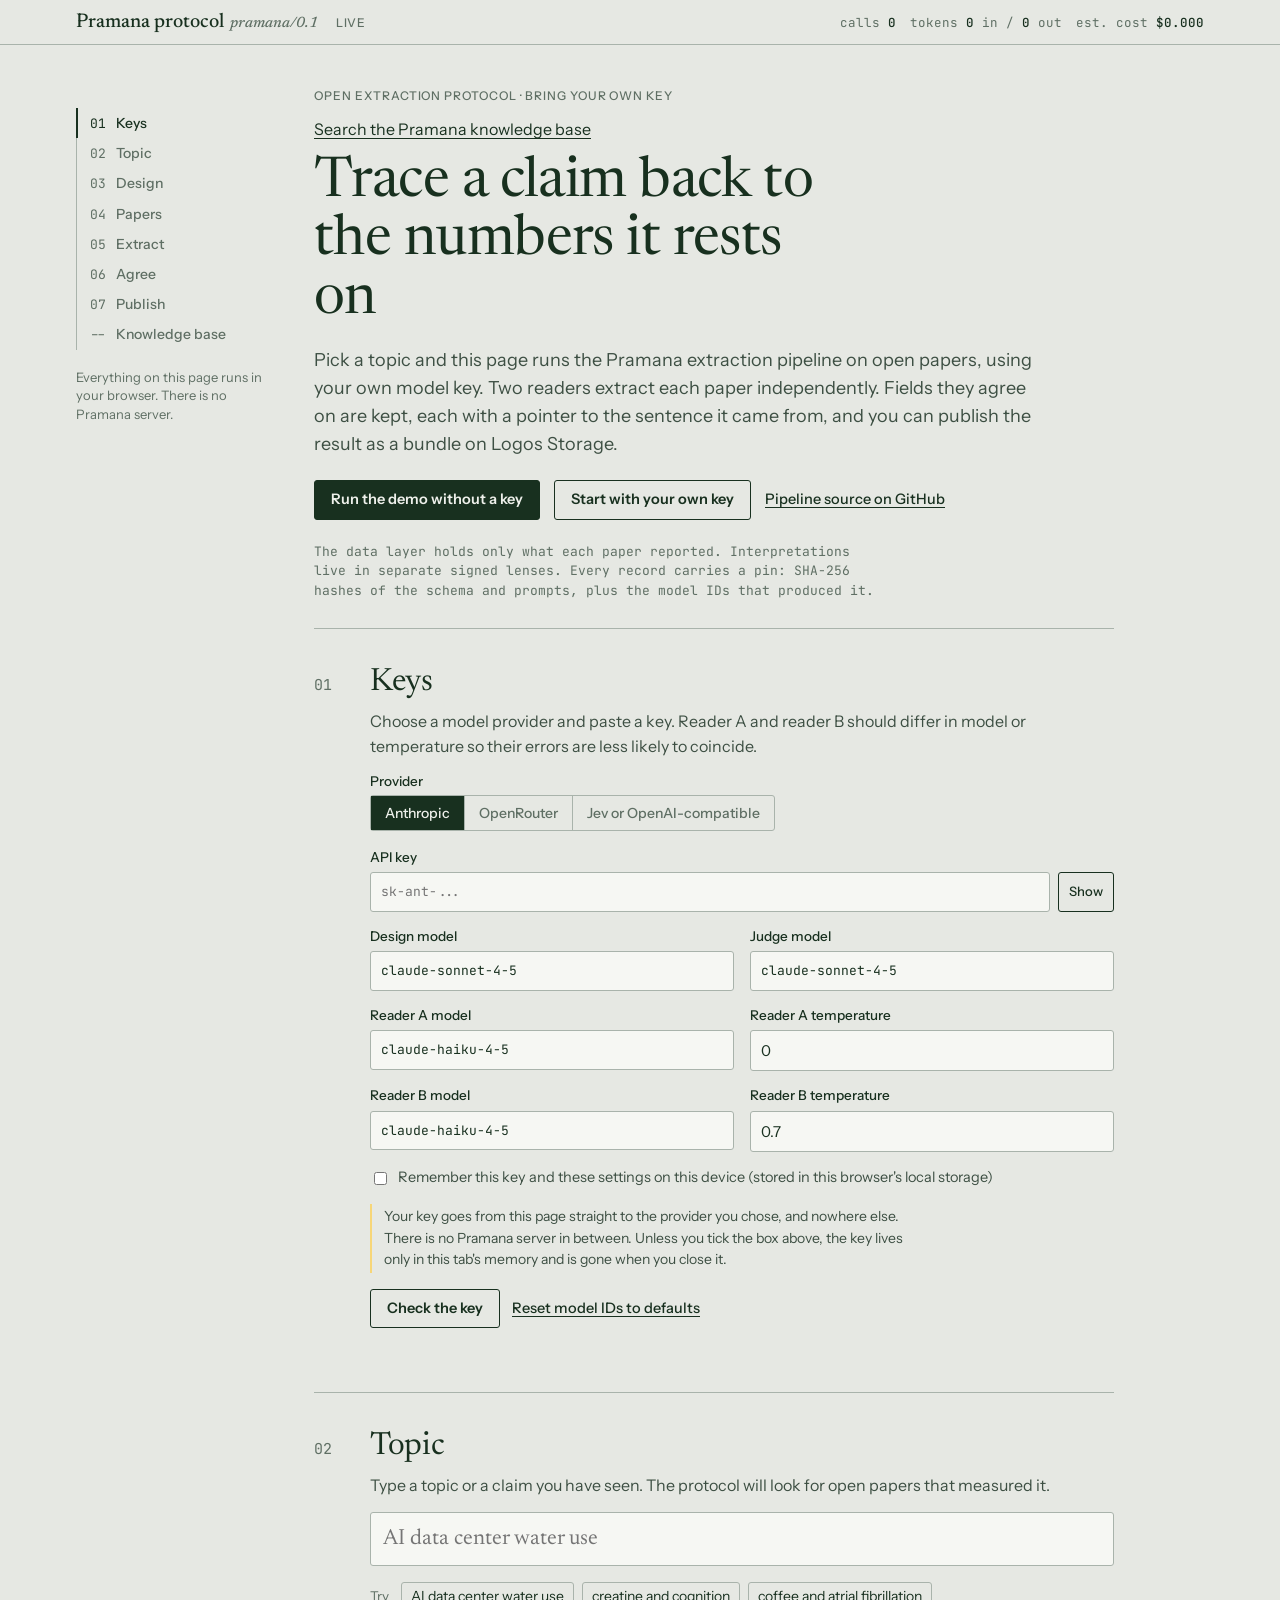
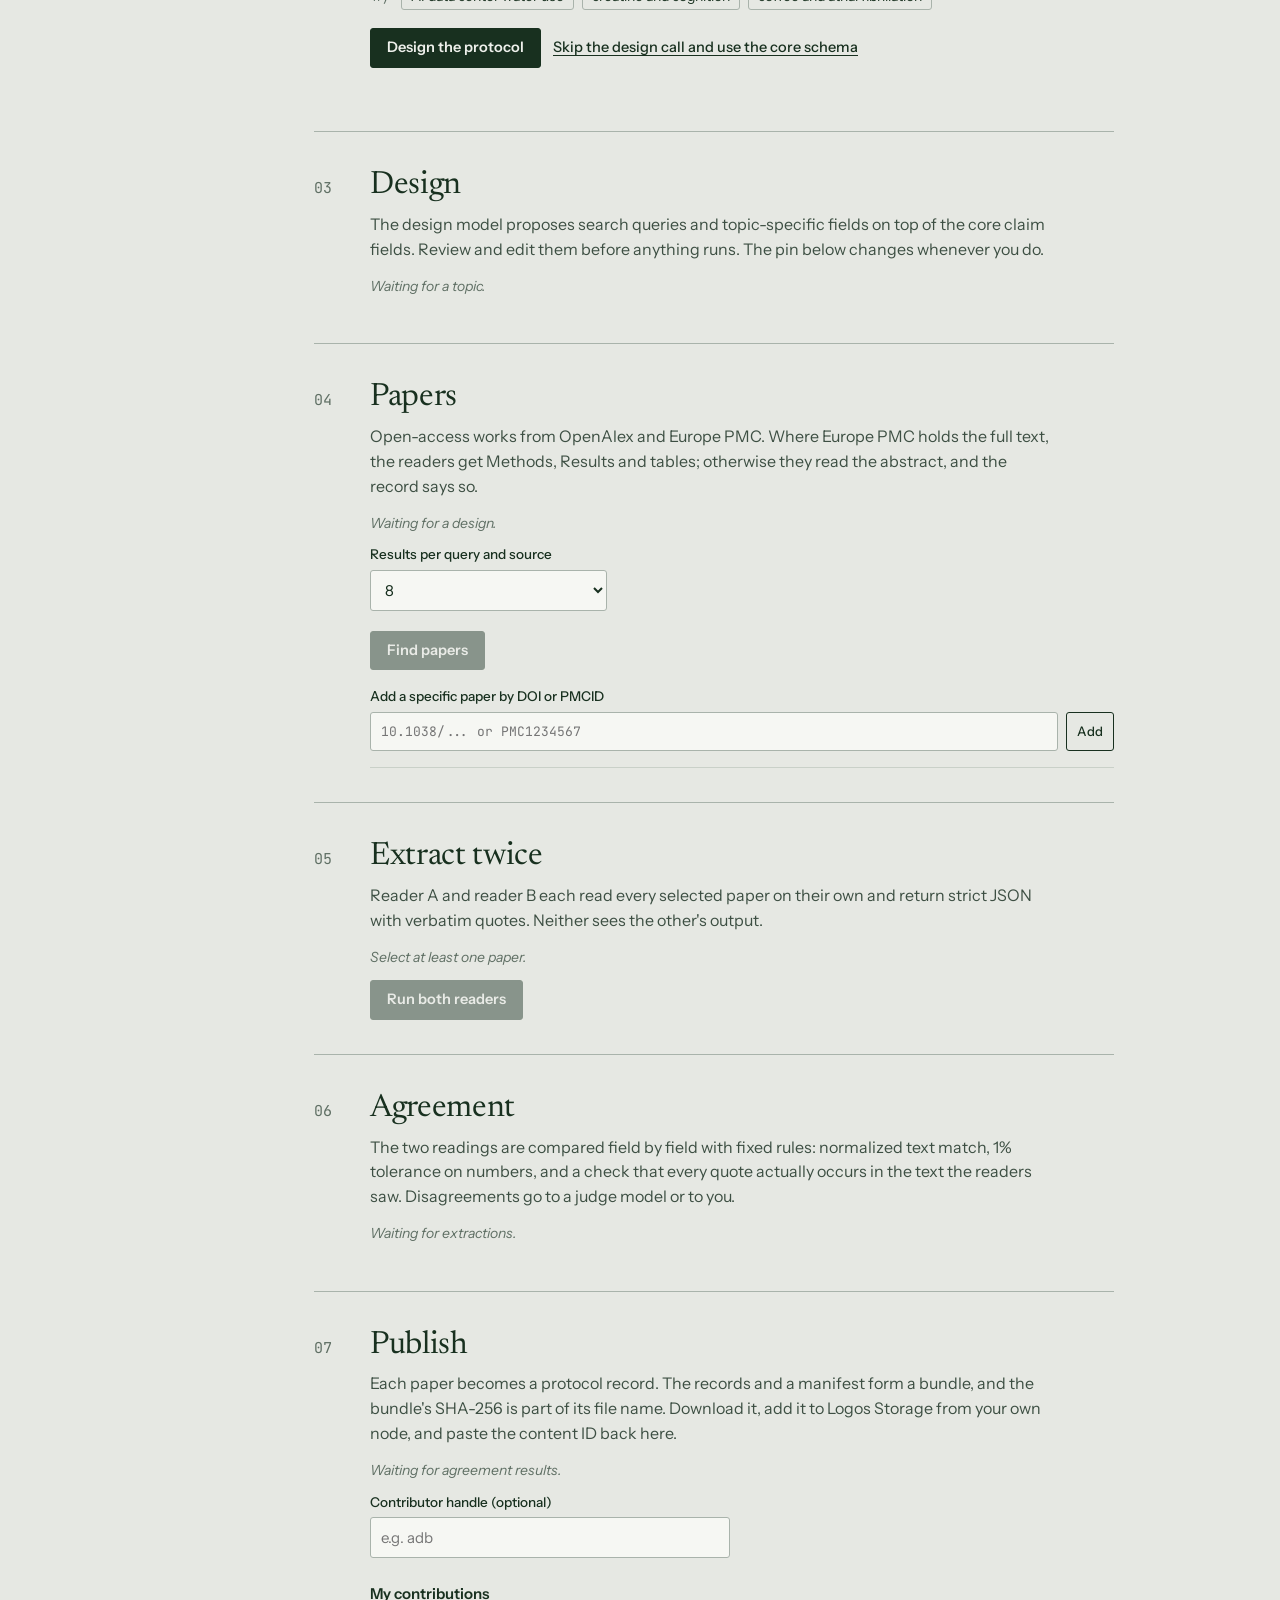
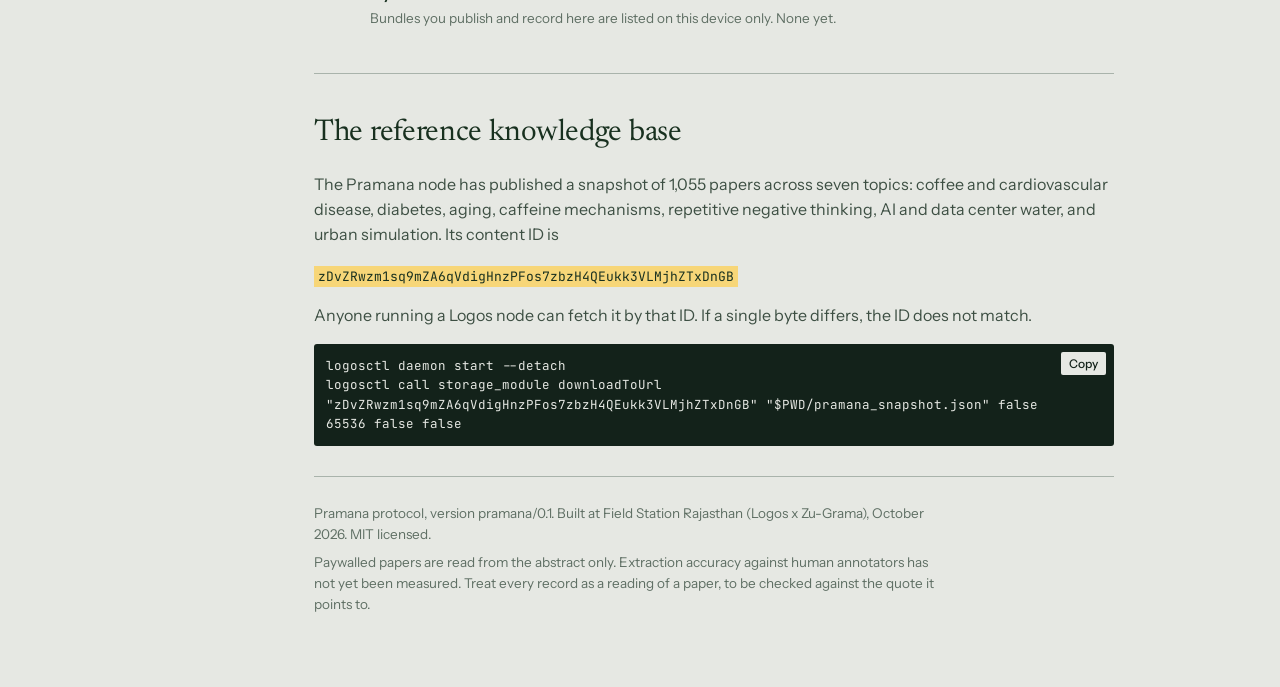
==== contribute/index.html @ ce7c82e3 "Pramana app at the root; contributor tool moves to /contribute Co-Authored-By: Claude Opus 5.5 <nore" ====
<!doctype html>
<html lang="en">
<head>
<meta charset="utf-8">
<meta name="viewport" content="width=device-width, initial-scale=1">
<title>Pramana protocol</title>
<meta name="description" content="Run the Pramana extraction pipeline in your browser with your own model key: two independent readers, field-by-field agreement, and a content-addressed bundle for Logos Storage.">
<meta name="color-scheme" content="light dark">
<link rel="icon" href="data:image/svg+xml,%3Csvg xmlns='http://www.w3.org/2000/svg' viewBox='0 0 32 32'%3E%3Crect width='32' height='32' rx='4' fill='%2318301F'/%3E%3Crect x='7' y='17' width='18' height='6' fill='%23F7D678'/%3E%3Cpath d='M10 8h8a5 5 0 0 1 0 10h-8z' fill='none' stroke='%23E6E8E3' stroke-width='2.4'/%3E%3Cpath d='M10 7v19' stroke='%23E6E8E3' stroke-width='2.4'/%3E%3C/svg%3E">
<link rel="preconnect" href="https://fonts.googleapis.com">
<link rel="preconnect" href="https://fonts.gstatic.com" crossorigin>
<link rel="stylesheet" href="https://fonts.googleapis.com/css2?family=Newsreader:ital,opsz,wght@0,6..72,400;0,6..72,500;1,6..72,400&family=Instrument+Sans:wght@400;500;600&family=JetBrains+Mono:wght@400;500&display=swap">
<link rel="stylesheet" href="style.css">
</head>
<body>

<header class="topbar">
  <div class="topbar-in">
    <a class="brand" href="#top">Pramana protocol<span>pramana/0.1</span></a>
    <span class="mode" id="modeBadge">Live</span>
    <div class="ledger" id="ledger" aria-live="polite">
      <span>calls <b id="lgCalls">0</b></span>
      <span>tokens <b id="lgIn">0</b> in / <b id="lgOut">0</b> out</span>
      <span>est. cost <b id="lgCost">$0.000</b></span>
    </div>
  </div>
</header>

<div class="wrap" id="top">
  <nav class="rail" aria-label="Protocol steps">
    <ol id="railList">
      <li data-step="1"><a href="#s1"><span class="n">01</span>Keys</a></li>
      <li data-step="2"><a href="#s2"><span class="n">02</span>Topic</a></li>
      <li data-step="3"><a href="#s3"><span class="n">03</span>Design</a></li>
      <li data-step="4"><a href="#s4"><span class="n">04</span>Papers</a></li>
      <li data-step="5"><a href="#s5"><span class="n">05</span>Extract</a></li>
      <li data-step="6"><a href="#s6"><span class="n">06</span>Agree</a></li>
      <li data-step="7"><a href="#s7"><span class="n">07</span>Publish</a></li>
      <li data-step="8"><a href="#browse"><span class="n">--</span>Knowledge base</a></li>
    </ol>
    <p class="rail-note">Everything on this page runs in your browser. There is no Pramana server.</p>
  </nav>

  <main>
    <section class="intro">
      <p class="kicker">Open extraction protocol &middot; bring your own key</p>
      <p style="margin:0 0 12px"><a href="../">Search the Pramana knowledge base</a></p>
      <h1>Trace a claim back to the numbers it rests on</h1>
      <p class="lede">Pick a topic and this page runs the Pramana extraction pipeline on open papers, using your own model key. Two readers extract each paper independently. Fields they agree on are kept, each with a pointer to the sentence it came from, and you can publish the result as a bundle on Logos Storage.</p>
      <div class="intro-actions">
        <button class="btn" type="button" id="demoBtn">Run the demo without a key</button>
        <a class="btn ghost" href="#s1">Start with your own key</a>
        <a class="btn link" href="https://github.com/adb3502/pramana" target="_blank" rel="noopener">Pipeline source on GitHub</a>
      </div>
      <p class="facts">The data layer holds only what each paper reported. Interpretations live in separate signed lenses. Every record carries a pin: SHA-256 hashes of the schema and prompts, plus the model IDs that produced it.</p>
      <div class="banner" id="demoBanner" hidden>
        <p><strong>Demo mode.</strong> The design, the two papers and both readers' outputs are pre-recorded, so nothing is sent anywhere and nothing is charged. The comparison, hashing and bundle steps run for real.</p>
        <button class="btn small ghost" type="button" id="exitDemoBtn">Leave demo</button>
      </div>
    </section>

    <!-- 1 Keys -->
    <section class="step" id="s1" aria-labelledby="h1k">
      <div class="step-head">
        <span class="step-num">01</span>
        <h2 id="h1k">Keys</h2>
        <p class="sub">Choose a model provider and paste a key. Reader A and reader B should differ in model or temperature so their errors are less likely to coincide.</p>
      </div>
      <div class="step-body">
        <fieldset>
          <legend>Provider</legend>
          <div class="seg" role="radiogroup">
            <label><input type="radio" name="provider" value="anthropic" checked><span>Anthropic</span></label>
            <label><input type="radio" name="provider" value="openrouter"><span>OpenRouter</span></label>
            <label><input type="radio" name="provider" value="compatible"><span>Jev or OpenAI-compatible</span></label>
          </div>
        </fieldset>

        <div class="field" id="baseUrlField" hidden>
          <label for="baseUrl">Base URL</label>
          <input type="url" id="baseUrl" class="mono" placeholder="https://your-endpoint.example/v1" autocomplete="off" spellcheck="false">
          <p class="hint">The page appends <code>/chat/completions</code> unless the URL already ends with it. The endpoint has to allow requests from a browser (CORS).</p>
        </div>

        <div class="field">
          <label for="apiKey">API key</label>
          <div class="inline">
            <input type="password" id="apiKey" class="mono" autocomplete="off" spellcheck="false" placeholder="sk-ant-...">
            <button class="btn ghost small" type="button" id="toggleKey" aria-pressed="false">Show</button>
          </div>
        </div>

        <div class="grid2">
          <div class="field">
            <label for="mDesign">Design model</label>
            <input type="text" id="mDesign" class="mono" spellcheck="false" autocomplete="off">
          </div>
          <div class="field">
            <label for="mJudge">Judge model</label>
            <input type="text" id="mJudge" class="mono" spellcheck="false" autocomplete="off">
          </div>
        </div>
        <div class="grid2">
          <div class="field">
            <label for="mA">Reader A model</label>
            <input type="text" id="mA" class="mono" spellcheck="false" autocomplete="off">
          </div>
          <div class="field">
            <label for="tA">Reader A temperature</label>
            <input type="number" id="tA" min="0" max="1" step="0.1" value="0">
          </div>
          <div class="field">
            <label for="mB">Reader B model</label>
            <input type="text" id="mB" class="mono" spellcheck="false" autocomplete="off">
          </div>
          <div class="field">
            <label for="tB">Reader B temperature</label>
            <input type="number" id="tB" min="0" max="1" step="0.1" value="0.7">
          </div>
        </div>

        <label class="check"><input type="checkbox" id="rememberKey"> Remember this key and these settings on this device (stored in this browser's local storage)</label>

        <p class="note privacy">Your key goes from this page straight to the provider you chose, and nowhere else. There is no Pramana server in between. Unless you tick the box above, the key lives only in this tab's memory and is gone when you close it.</p>

        <div class="actions">
          <button class="btn ghost" type="button" id="testKeyBtn">Check the key</button>
          <button class="btn link" type="button" id="resetModelsBtn">Reset model IDs to defaults</button>
        </div>
        <p class="status" id="keyStatus" role="status"></p>
      </div>
    </section>

    <!-- 2 Topic -->
    <section class="step" id="s2" aria-labelledby="h2t">
      <div class="step-head">
        <span class="step-num">02</span>
        <h2 id="h2t">Topic</h2>
        <p class="sub">Type a topic or a claim you have seen. The protocol will look for open papers that measured it.</p>
      </div>
      <div class="step-body">
        <div class="field">
          <label for="topic" class="visually-hidden">Topic or claim</label>
          <input type="text" id="topic" class="topic-input" placeholder="AI data center water use" autocomplete="off">
        </div>
        <div class="examples">
          <span class="label">Try</span>
          <button class="ex" type="button" data-topic="AI data center water use">AI data center water use</button>
          <button class="ex" type="button" data-topic="creatine and cognition">creatine and cognition</button>
          <button class="ex" type="button" data-topic="coffee and atrial fibrillation">coffee and atrial fibrillation</button>
        </div>
        <div class="actions">
          <button class="btn" type="button" id="designBtn">Design the protocol</button>
          <button class="btn link" type="button" id="coreOnlyBtn">Skip the design call and use the core schema</button>
        </div>
        <p class="status" id="topicStatus" role="status"></p>
      </div>
    </section>

    <!-- 3 Design -->
    <section class="step" id="s3" aria-labelledby="h3d">
      <div class="step-head">
        <span class="step-num">03</span>
        <h2 id="h3d">Design</h2>
        <p class="sub">The design model proposes search queries and topic-specific fields on top of the core claim fields. Review and edit them before anything runs. The pin below changes whenever you do.</p>
      </div>
      <div class="step-body">
        <p class="gate">Waiting for a topic.</p>
        <div id="designOut" hidden>
          <p class="note" id="designNote" hidden></p>
          <div class="field">
            <label for="queries">Search queries, one per line (at most 4)</label>
            <textarea id="queries" class="code" rows="4" spellcheck="false"></textarea>
          </div>
          <div class="field">
            <label for="schema">Extraction schema (JSON)</label>
            <textarea id="schema" class="code" rows="16" spellcheck="false"></textarea>
            <p class="hint">Core fields follow the Pramana claim model: an assertion (who said it, the quote) kept apart from the proposition (subject, outcome, measure, relation, direction, magnitude, population, conditions, modality). Add or remove fields under <code>topic_fields</code>.</p>
            <p class="status" id="schemaStatus" role="status"></p>
          </div>
          <h3 class="minor">Pin</h3>
          <p class="hint" style="margin-top:0">Recorded with every output so anyone can rerun the same protocol and compare.</p>
          <dl class="pin" id="pinView"></dl>
        </div>
        <div class="log" id="designLog"></div>
        <div class="errbox" id="designErr" role="alert"></div>
      </div>
    </section>

    <!-- 4 Papers -->
    <section class="step" id="s4" aria-labelledby="h4p">
      <div class="step-head">
        <span class="step-num">04</span>
        <h2 id="h4p">Papers</h2>
        <p class="sub">Open-access works from OpenAlex and Europe PMC. Where Europe PMC holds the full text, the readers get Methods, Results and tables; otherwise they read the abstract, and the record says so.</p>
      </div>
      <div class="step-body">
        <p class="gate">Waiting for a design.</p>
        <div class="grid3">
          <div class="field">
            <label for="perQuery">Results per query and source</label>
            <select id="perQuery">
              <option value="5">5</option>
              <option value="8" selected>8</option>
              <option value="12">12</option>
            </select>
          </div>
        </div>
        <div class="actions">
          <button class="btn" type="button" id="searchBtn">Find papers</button>
        </div>
        <div class="field" style="margin-top:18px">
          <label for="addId">Add a specific paper by DOI or PMCID</label>
          <div class="inline">
            <input type="text" id="addId" class="mono" placeholder="10.1038/... or PMC1234567" autocomplete="off" spellcheck="false">
            <button class="btn ghost small" type="button" id="addIdBtn">Add</button>
          </div>
        </div>
        <div class="log" id="searchLog"></div>
        <div class="errbox" id="searchErr" role="alert"></div>
        <div id="paperTools" hidden>
          <p class="counter" id="selCount"></p>
          <div class="actions">
            <button class="btn link" type="button" id="selFirst5">Select the first 5</button>
            <button class="btn link" type="button" id="selNone">Clear selection</button>
          </div>
        </div>
        <ul class="papers" id="paperList"></ul>
      </div>
    </section>

    <!-- 5 Extract -->
    <section class="step" id="s5" aria-labelledby="h5e">
      <div class="step-head">
        <span class="step-num">05</span>
        <h2 id="h5e">Extract twice</h2>
        <p class="sub">Reader A and reader B each read every selected paper on their own and return strict JSON with verbatim quotes. Neither sees the other's output.</p>
      </div>
      <div class="step-body">
        <p class="gate">Select at least one paper.</p>
        <p class="counter" id="estimate"></p>
        <div class="actions">
          <button class="btn" type="button" id="extractBtn">Run both readers</button>
          <button class="btn ghost" type="button" id="stopBtn" hidden>Stop</button>
        </div>
        <table class="prog" id="progTable" hidden>
          <thead><tr><th>Paper</th><th>Text</th><th>Reader A</th><th>Reader B</th></tr></thead>
          <tbody id="progBody"></tbody>
        </table>
        <div class="log" id="extractLog"></div>
        <div class="errbox" id="extractErr" role="alert"></div>
      </div>
    </section>

    <!-- 6 Agree -->
    <section class="step" id="s6" aria-labelledby="h6a">
      <div class="step-head">
        <span class="step-num">06</span>
        <h2 id="h6a">Agreement</h2>
        <p class="sub">The two readings are compared field by field with fixed rules: normalized text match, 1% tolerance on numbers, and a check that every quote actually occurs in the text the readers saw. Disagreements go to a judge model or to you.</p>
      </div>
      <div class="step-body">
        <p class="gate">Waiting for extractions.</p>
        <div id="agreeTop" hidden>
          <div class="agree-summary" id="agreeSummary"></div>
          <div class="actions">
            <button class="btn" type="button" id="judgeAllBtn">Send disputes to the judge</button>
          </div>
          <p class="hint" id="judgeHint"></p>
        </div>
        <div class="log" id="judgeLog"></div>
        <div class="errbox" id="judgeErr" role="alert"></div>
        <div id="agreeList"></div>
      </div>
    </section>

    <!-- 7 Publish -->
    <section class="step" id="s7" aria-labelledby="h7p">
      <div class="step-head">
        <span class="step-num">07</span>
        <h2 id="h7p">Publish</h2>
        <p class="sub">Each paper becomes a protocol record. The records and a manifest form a bundle, and the bundle's SHA-256 is part of its file name. Download it, add it to Logos Storage from your own node, and paste the content ID back here.</p>
      </div>
      <div class="step-body">
        <p class="gate">Waiting for agreement results.</p>
        <div class="field" style="max-width:360px">
          <label for="handle">Contributor handle (optional)</label>
          <input type="text" id="handle" autocomplete="off" spellcheck="false" placeholder="e.g. adb">
        </div>
        <div id="bundleOut" hidden>
          <div class="bundle-box">
            <dl class="kv" id="bundleKv"></dl>
            <div class="actions" style="margin-top:12px">
              <button class="btn" type="button" id="downloadBtn">Download bundle (.json)</button>
            </div>
          </div>
          <details class="raw">
            <summary>Preview the first record</summary>
            <pre class="json" id="recordPreview"></pre>
          </details>

          <h3 class="minor">Publish to Logos Storage</h3>
          <p class="hint" style="margin-top:0">A browser page cannot reach your Logos node, so run these in the folder where the bundle was saved. The last line prints the content ID (CID).</p>
          <div class="cmdwrap">
            <pre class="cmd" id="publishCmd"></pre>
            <button class="copy" type="button" data-copy="publishCmd">Copy</button>
          </div>
          <div class="field" style="margin-top:16px">
            <label for="cidInput">Paste the CID your node returned</label>
            <div class="inline">
              <input type="text" id="cidInput" class="mono" autocomplete="off" spellcheck="false" placeholder="zDvZRwzm...">
              <button class="btn ghost small" type="button" id="saveCidBtn">Save</button>
            </div>
            <p class="status" id="cidStatus" role="status"></p>
          </div>
          <div class="cid-out" id="cidOut" hidden></div>
        </div>
        <h3 class="minor">My contributions</h3>
        <p class="hint" id="contribEmpty" style="margin-top:0">Bundles you publish and record here are listed on this device only.</p>
        <ul class="contribs" id="contribList"></ul>
      </div>
    </section>

    <section class="browse" id="browse" aria-labelledby="hbr">
      <h2 id="hbr">The reference knowledge base</h2>
      <p>The Pramana node has published a snapshot of 1,055 papers across seven topics: coffee and cardiovascular disease, diabetes, aging, caffeine mechanisms, repetitive negative thinking, AI and data center water, and urban simulation. Its content ID is</p>
      <p><span class="cidline" id="refCid">zDvZRwzm1sq9mZA6qVdigHnzPFos7zbzH4QEukk3VLMjhZTxDnGB</span></p>
      <p>Anyone running a Logos node can fetch it by that ID. If a single byte differs, the ID does not match.</p>
      <div class="cmdwrap">
        <pre class="cmd" id="fetchCmd">logosctl daemon start --detach
logosctl call storage_module downloadToUrl "zDvZRwzm1sq9mZA6qVdigHnzPFos7zbzH4QEukk3VLMjhZTxDnGB" "$PWD/pramana_snapshot.json" false 65536 false false</pre>
        <button class="copy" type="button" data-copy="fetchCmd">Copy</button>
      </div>
    </section>

    <footer class="foot">
      <p>Pramana protocol, version pramana/0.1. Built at Field Station Rajasthan (Logos x Zu-Grama), October 2026. MIT licensed.</p>
      <p>Paywalled papers are read from the abstract only. Extraction accuracy against human annotators has not yet been measured. Treat every record as a reading of a paper, to be checked against the quote it points to.</p>
    </footer>
  </main>
</div>

<script src="demo-data.js"></script>
<script src="app.js"></script>
</body>
</html>
---- contribute/style.css ----
:root {
  --bg: #E6E8E3;
  --surface: #EEF0EB;
  --field: #F6F7F3;
  --ink: #18301F;
  --body: #3D4F43;
  --muted: #5F6F64;
  --rule: #A9B3AB;
  --rule-soft: #C9D0C8;
  --dark: #13221A;
  --on-dark: #E6E8E3;
  --mark: #F7D678;
  --on-mark: #18301F;
  --red: #A93A26;
  --red-soft: #F2DCD5;
  --btn: #18301F;
  --on-btn: #EEF0EB;
  --ok: #2F5E3E;
  --display: "Newsreader", Georgia, "Times New Roman", serif;
  --sans: "Instrument Sans", "Segoe UI", system-ui, -apple-system, sans-serif;
  --mono: "JetBrains Mono", ui-monospace, SFMono-Regular, Menlo, Consolas, monospace;
  color-scheme: light;
}

@media (prefers-color-scheme: dark) {
  :root:not([data-theme="light"]) {
    --bg: #13221A;
    --surface: #182A20;
    --field: #1D3126;
    --ink: #E3E8E1;
    --body: #C3CCC4;
    --muted: #93A398;
    --rule: #3E5146;
    --rule-soft: #2C3E33;
    --dark: #0D1812;
    --on-dark: #E3E8E1;
    --mark: #D8BC63;
    --on-mark: #13221A;
    --red: #E08A73;
    --red-soft: #3A2620;
    --btn: #E3E8E1;
    --on-btn: #13221A;
    --ok: #8EC39E;
    color-scheme: dark;
  }
}
:root[data-theme="dark"] {
  --bg: #13221A; --surface: #182A20; --field: #1D3126; --ink: #E3E8E1; --body: #C3CCC4;
  --muted: #93A398; --rule: #3E5146; --rule-soft: #2C3E33; --dark: #0D1812; --on-dark: #E3E8E1;
  --mark: #D8BC63; --on-mark: #13221A; --red: #E08A73; --red-soft: #3A2620; --btn: #E3E8E1;
  --on-btn: #13221A; --ok: #8EC39E; color-scheme: dark;
}

* { box-sizing: border-box; }
html { -webkit-text-size-adjust: 100%; scroll-padding-top: 64px; }
body {
  margin: 0;
  background: var(--bg);
  color: var(--body);
  font: 400 16px/1.55 var(--sans);
  overflow-x: hidden;
}
a { color: var(--ink); text-underline-offset: 3px; text-decoration-thickness: 1px; }
a:hover { text-decoration-thickness: 2px; }
h1, h2, h3 { color: var(--ink); font-family: var(--display); font-weight: 400; letter-spacing: -0.01em; }
code, pre, .mono { font-family: var(--mono); }
code { font-size: 0.88em; overflow-wrap: anywhere; }
:focus-visible { outline: 2px solid var(--ink); outline-offset: 2px; }
[hidden] { display: none !important; }

/* Top bar */
.topbar {
  position: sticky; top: 0; z-index: 20;
  background: var(--bg);
  border-bottom: 1px solid var(--rule);
}
.topbar-in {
  max-width: 1160px; margin: 0 auto; padding: 10px 16px;
  display: flex; flex-wrap: wrap; align-items: baseline; gap: 4px 18px;
}
.brand { font: 500 20px/1.2 var(--display); color: var(--ink); text-decoration: none; }
.brand span { color: var(--muted); font-style: italic; font-size: 15px; margin-left: 6px; }
.mode { font: 500 12px/1 var(--sans); text-transform: uppercase; letter-spacing: 0.06em; color: var(--muted); }
.mode.demo { background: var(--mark); color: var(--on-mark); padding: 3px 6px; border-radius: 2px; }
.ledger {
  margin-left: auto; font: 400 12.5px/1.4 var(--mono); color: var(--muted);
  font-variant-numeric: tabular-nums; display: flex; flex-wrap: wrap; gap: 2px 14px;
}
.ledger b { color: var(--ink); font-weight: 500; }

/* Page layout */
.wrap {
  max-width: 1160px; margin: 0 auto;
  padding: 0 16px 64px;
  display: grid; grid-template-columns: 190px minmax(0, 1fr); gap: 48px;
}
.rail { position: sticky; top: 64px; align-self: start; padding-top: 44px; }
.rail ol { list-style: none; margin: 0; padding: 0; border-left: 1px solid var(--rule); }
.rail li a {
  display: grid; grid-template-columns: 26px 1fr; align-items: baseline;
  padding: 6px 0 6px 12px; margin-left: -1px; border-left: 2px solid transparent;
  color: var(--muted); text-decoration: none; font: 500 14px/1.3 var(--sans);
}
.rail li a .n { font: 400 13px var(--mono); }
.rail li a:hover { color: var(--ink); }
.rail li[data-state="done"] a { color: var(--ink); }
.rail li[data-state="done"] a .n { color: var(--ok); }
.rail li[data-state="active"] a { color: var(--ink); border-left-color: var(--ink); }
.rail .rail-note { margin: 18px 0 0; font-size: 13px; color: var(--muted); line-height: 1.45; }
main { min-width: 0; max-width: 800px; }

@media (max-width: 960px) {
  .wrap { grid-template-columns: minmax(0, 1fr); gap: 0; }
  .rail { display: none; }
  .ledger { margin-left: 0; width: 100%; }
}

/* Intro */
.intro { padding: 44px 0 28px; border-bottom: 1px solid var(--rule); }
.kicker { font: 500 12px/1.2 var(--sans); text-transform: uppercase; letter-spacing: 0.08em; color: var(--muted); margin: 0 0 14px; }
h1 { font-size: clamp(36px, 6vw, 56px); line-height: 1.04; margin: 0 0 18px; max-width: 16ch; }
.lede { font-size: 18px; line-height: 1.55; max-width: 60ch; margin: 0 0 22px; color: var(--body); }
.intro-actions { display: flex; flex-wrap: wrap; gap: 10px 14px; align-items: center; }
.facts { margin: 22px 0 0; font: 400 13px/1.5 var(--mono); color: var(--muted); max-width: 70ch; }

/* Demo banner */
.banner {
  margin: 20px 0 0; padding: 12px 14px; border-left: 3px solid var(--mark);
  background: var(--surface); font-size: 14.5px; display: flex; flex-wrap: wrap; gap: 8px 16px; align-items: center;
}
.banner p { margin: 0; flex: 1 1 280px; }

/* Steps */
.step { padding: 36px 0 34px; border-bottom: 1px solid var(--rule); }
.step-head { display: grid; grid-template-columns: 52px minmax(0, 1fr); align-items: baseline; gap: 0 4px; margin-bottom: 14px; }
.step-num { font: 400 15px var(--mono); color: var(--muted); }
.step-head h2 { font-size: clamp(26px, 3.6vw, 32px); line-height: 1.12; margin: 0; }
.step-head .sub { grid-column: 2; margin: 8px 0 0; max-width: 62ch; }
.step-body { margin-left: 56px; }
@media (max-width: 600px) {
  .step-head { grid-template-columns: 38px minmax(0, 1fr); }
  .step-body { margin-left: 0; }
  .step-head .sub { grid-column: 1 / -1; }
}
.step[data-locked="true"] .step-body > .gate { display: block; }
.gate { display: none; font-size: 14px; color: var(--muted); margin: 0 0 12px; font-style: italic; }

/* Form controls */
label, .label { display: block; font: 500 13.5px/1.3 var(--sans); color: var(--ink); margin: 0 0 6px; }
.hint { font-size: 13.5px; color: var(--muted); margin: 6px 0 0; line-height: 1.45; }
input[type="text"], input[type="password"], input[type="url"], input[type="number"], select, textarea {
  width: 100%; max-width: 100%;
  font: 400 15px/1.4 var(--sans); color: var(--ink);
  background: var(--field); border: 1px solid var(--rule); border-radius: 3px;
  padding: 9px 10px;
}
textarea { resize: vertical; }
textarea.code, input.mono { font: 400 13px/1.5 var(--mono); }
input:focus, select:focus, textarea:focus { outline: none; border-color: var(--ink); box-shadow: 0 0 0 1px var(--ink); }
.topic-input { font: 400 22px/1.3 var(--display) !important; padding: 12px 12px !important; }
.field { margin: 0 0 16px; min-width: 0; }
.grid2 { display: grid; grid-template-columns: repeat(2, minmax(0, 1fr)); gap: 0 16px; }
.grid3 { display: grid; grid-template-columns: repeat(3, minmax(0, 1fr)); gap: 0 16px; }
@media (max-width: 600px) { .grid2, .grid3 { grid-template-columns: minmax(0, 1fr); } }
.inline { display: flex; gap: 8px; align-items: stretch; }
.inline > input { flex: 1 1 auto; min-width: 0; }

fieldset { border: 0; padding: 0; margin: 0 0 18px; min-width: 0; }
legend { font: 500 13.5px var(--sans); color: var(--ink); padding: 0; margin: 0 0 6px; }
.seg { display: flex; flex-wrap: wrap; border: 1px solid var(--rule); border-radius: 3px; width: fit-content; max-width: 100%; }
.seg label { margin: 0; position: relative; }
.seg input { position: absolute; opacity: 0; pointer-events: none; }
.seg span { display: block; padding: 8px 14px; font: 500 14px var(--sans); color: var(--muted); cursor: pointer; border-right: 1px solid var(--rule); }
.seg label:last-child span { border-right: 0; }
.seg input:checked + span { background: var(--btn); color: var(--on-btn); }
.seg input:focus-visible + span { outline: 2px solid var(--ink); outline-offset: -3px; }
.check { display: flex; gap: 8px; align-items: flex-start; font: 400 14.5px var(--sans); color: var(--body); margin: 0; }
.check input { margin-top: 4px; accent-color: var(--ink); }

/* Buttons */
.btn {
  display: inline-flex; align-items: center; justify-content: center; gap: 6px;
  font: 600 14.5px/1.2 var(--sans); padding: 10px 16px; border-radius: 3px;
  border: 1px solid var(--btn); background: var(--btn); color: var(--on-btn);
  cursor: pointer; text-decoration: none; white-space: nowrap;
}
.btn:hover { filter: brightness(1.15); }
.btn.ghost { background: transparent; color: var(--ink); border-color: var(--ink); }
.btn.ghost:hover { background: var(--surface); filter: none; }
.btn.small { padding: 6px 10px; font-size: 13px; font-weight: 500; }
.btn.link { background: none; border: 0; color: var(--ink); padding: 4px 0; text-decoration: underline; text-underline-offset: 3px; font-weight: 500; }
.btn[disabled] { opacity: 0.45; cursor: not-allowed; filter: none; }
.actions { display: flex; flex-wrap: wrap; gap: 10px 12px; align-items: center; margin: 4px 0 0; }
.examples { display: flex; flex-wrap: wrap; gap: 6px 8px; margin: 10px 0 18px; align-items: baseline; }
.examples .label { display: inline; margin: 0 4px 0 0; color: var(--muted); font-weight: 400; }
.ex { font: 400 14px var(--sans); background: transparent; color: var(--ink); border: 1px solid var(--rule); border-radius: 3px; padding: 4px 9px; cursor: pointer; }
.ex:hover { border-color: var(--ink); }

/* Status and logs */
.status { font-size: 14px; margin: 10px 0 0; min-height: 1.4em; }
.status.err, .err-text { color: var(--red); }
.status.ok { color: var(--ok); }
.log {
  margin: 14px 0 0; padding: 10px 12px; background: var(--surface); border-left: 2px solid var(--rule);
  font: 400 12.5px/1.6 var(--mono); color: var(--muted); max-height: 180px; overflow: auto; white-space: pre-wrap; overflow-wrap: anywhere;
}
.log:empty { display: none; }
.log .e { color: var(--red); }
.log .o { color: var(--ink); }
.errbox { margin: 12px 0 0; padding: 10px 12px; border-left: 3px solid var(--red); background: var(--red-soft); color: var(--ink); font-size: 14px; }
.errbox:empty { display: none; }

.note { font-size: 14px; color: var(--body); border-left: 2px solid var(--rule); padding: 2px 0 2px 12px; margin: 16px 0; max-width: 62ch; }
.privacy { border-left-color: var(--mark); }

/* Pin */
.pin { margin: 16px 0 0; display: grid; grid-template-columns: max-content minmax(0, 1fr); gap: 4px 14px; font: 400 12.5px/1.5 var(--mono); }
.pin dt { color: var(--muted); }
.pin dd { margin: 0; color: var(--ink); overflow-wrap: anywhere; }
@media (max-width: 600px) { .pin { grid-template-columns: minmax(0, 1fr); } .pin dd { margin-bottom: 6px; } }

/* Papers */
.papers { list-style: none; margin: 14px 0 0; padding: 0; border-top: 1px solid var(--rule-soft); }
.paper { display: grid; grid-template-columns: 26px minmax(0, 1fr); gap: 2px 8px; padding: 12px 0; border-bottom: 1px solid var(--rule-soft); }
.paper input { margin-top: 5px; accent-color: var(--ink); width: 16px; height: 16px; }
.paper .t { font: 500 17px/1.3 var(--display); color: var(--ink); margin: 0; overflow-wrap: anywhere; }
.paper .m { font-size: 13px; color: var(--muted); margin: 3px 0 0; display: flex; flex-wrap: wrap; gap: 2px 12px; }
.paper .m a { color: var(--muted); overflow-wrap: anywhere; }
.paper[data-disabled="true"] .t { color: var(--muted); }
.tag { font: 500 11.5px/1 var(--sans); text-transform: uppercase; letter-spacing: 0.05em; padding: 3px 5px; border-radius: 2px; border: 1px solid var(--rule); color: var(--muted); white-space: nowrap; }
.tag.full { background: var(--mark); color: var(--on-mark); border-color: var(--mark); }
.tag.red { color: var(--red); border-color: var(--red); }
.tag.ok { color: var(--ok); border-color: var(--ok); }
.tag.solid { background: var(--btn); color: var(--on-btn); border-color: var(--btn); }
.counter { font-size: 14px; color: var(--body); margin: 12px 0 0; }

/* Progress table */
.prog { width: 100%; border-collapse: collapse; margin: 16px 0 0; font-size: 14px; }
.prog th { text-align: left; font: 500 12px var(--sans); text-transform: uppercase; letter-spacing: 0.05em; color: var(--muted); border-bottom: 1px solid var(--rule); padding: 6px 8px 6px 0; }
.prog td { border-bottom: 1px solid var(--rule-soft); padding: 9px 8px 9px 0; vertical-align: top; }
.prog td.title { font-family: var(--display); font-size: 15.5px; color: var(--ink); overflow-wrap: anywhere; }
.prog td.s { font: 400 12.5px var(--mono); white-space: nowrap; }
.prog .run { color: var(--ink); }
.prog .done { color: var(--ok); }
.prog .fail { color: var(--red); white-space: normal; }
@media (max-width: 600px) {
  .prog thead { display: none; }
  .prog tr { display: grid; grid-template-columns: 1fr 1fr; border-bottom: 1px solid var(--rule-soft); padding: 8px 0; }
  .prog td { border: 0; padding: 2px 8px 2px 0; }
  .prog td.title { grid-column: 1 / -1; }
}

/* Agreement */
.agree-summary { display: flex; flex-wrap: wrap; gap: 6px 22px; font-size: 14px; margin: 0 0 8px; }
.agree-summary b { font: 500 22px/1.1 var(--display); color: var(--ink); display: block; }
.ppr { margin: 22px 0 0; padding-top: 14px; border-top: 1px solid var(--rule); }
.ppr-h { display: flex; flex-wrap: wrap; gap: 6px 12px; align-items: baseline; }
.ppr-h h3 { font-size: 21px; line-height: 1.25; margin: 0; flex: 1 1 320px; overflow-wrap: anywhere; }
.ppr-meta { font-size: 13px; color: var(--muted); margin: 6px 0 10px; display: flex; flex-wrap: wrap; gap: 2px 14px; }
details.claim { border: 1px solid var(--rule-soft); border-radius: 3px; margin: 10px 0 0; background: var(--surface); }
details.claim[data-status="flagged"] { border-left: 3px solid var(--red); }
details.claim[data-status="accepted"], details.claim[data-status="judged"] { border-left: 3px solid var(--ok); }
details.claim > summary { cursor: pointer; padding: 10px 12px; list-style: none; display: grid; grid-template-columns: minmax(0, 1fr) auto; gap: 4px 12px; align-items: baseline; }
details.claim > summary::-webkit-details-marker { display: none; }
details.claim > summary .what { color: var(--ink); font-weight: 500; overflow-wrap: anywhere; }
details.claim > summary .what small { display: block; font-weight: 400; color: var(--muted); font-size: 13px; }
details.claim[open] > summary { border-bottom: 1px solid var(--rule-soft); }
.claim-in { padding: 10px 12px 12px; }
.ftable { display: grid; grid-template-columns: minmax(110px, 0.8fr) minmax(0, 1.2fr) minmax(0, 1.2fr) 74px; font-size: 13.5px; }
.ftable > div { padding: 6px 8px 6px 0; border-bottom: 1px solid var(--rule-soft); overflow-wrap: anywhere; min-width: 0; }
.ftable .hd { font: 500 11.5px var(--sans); text-transform: uppercase; letter-spacing: 0.05em; color: var(--muted); }
.ftable .fk { font: 400 12px/1.5 var(--mono); color: var(--muted); }
.ftable .v { color: var(--ink); font-family: var(--mono); font-size: 12.5px; }
.ftable .v.empty { color: var(--muted); }
.ftable .st { font: 500 12px var(--sans); }
.ftable .row-dis { color: var(--red) !important; }
.ftable .row-dis.v { background: var(--red-soft); padding-left: 4px; }
.st.agree { color: var(--ok); }
.st.close { color: var(--ok); }
.st.empty { color: var(--muted); }
.st.disagree { color: var(--red); }
.st.judged { color: var(--ink); }
@media (max-width: 600px) {
  .ftable { grid-template-columns: minmax(0, 1fr) minmax(0, 1fr); }
  .ftable .hd { display: none; }
  .ftable .fk { grid-column: 1 / 2; border-bottom: 0; padding-top: 10px; }
  .ftable .st { grid-column: 2 / 3; text-align: right; border-bottom: 0; padding-top: 10px; }
  .ftable .v { border-bottom: 1px solid var(--rule-soft); }
  .ftable .v::before { content: attr(data-r) " "; color: var(--muted); font-family: var(--sans); font-size: 11px; }
}
.quotes { margin: 12px 0 0; display: grid; gap: 10px; }
.q { font-size: 14.5px; line-height: 1.55; }
.q .who { font: 500 12px var(--sans); color: var(--muted); display: block; margin-bottom: 2px; }
.q blockquote { margin: 0; font-family: var(--display); font-size: 16px; color: var(--ink); overflow-wrap: anywhere; }
.mark { background: var(--mark); color: var(--on-mark); box-decoration-break: clone; -webkit-box-decoration-break: clone; padding: 0 2px; }
.q.missing blockquote { text-decoration: underline wavy var(--red); text-decoration-thickness: 1px; text-underline-offset: 4px; }
.q .vs { font: 500 12px var(--sans); margin-left: 6px; }
.q .vs.ok { color: var(--ok); }
.q .vs.bad { color: var(--red); }
.judge-note { margin: 12px 0 0; padding: 8px 10px; border-left: 2px solid var(--ink); background: var(--field); font-size: 14px; }
.judge-note .who { font: 500 12px var(--sans); color: var(--muted); display: block; }
.solo { margin: 10px 0 0; padding: 10px 12px; border: 1px dashed var(--red); font-size: 14px; border-radius: 3px; }
.solo .what { color: var(--ink); font-weight: 500; }

/* JSON / code */
pre.json, pre.cmd {
  margin: 10px 0 0; padding: 12px; background: var(--dark); color: var(--on-dark);
  font: 400 12.5px/1.55 var(--mono); border-radius: 3px; overflow: auto; max-height: 360px; max-width: 100%;
  white-space: pre;
}
pre.cmd { white-space: pre-wrap; overflow-wrap: anywhere; max-height: none; }
.cmdwrap { position: relative; }
.cmdwrap .copy { position: absolute; top: 8px; right: 8px; }
.copy { font: 500 12px var(--sans); background: var(--on-dark); color: var(--dark); border: 0; border-radius: 2px; padding: 4px 8px; cursor: pointer; }
.cmdwrap pre.cmd { padding-right: 64px; }
details.raw { margin: 12px 0 0; }
details.raw summary { cursor: pointer; font: 500 13.5px var(--sans); color: var(--ink); }

/* Bundle */
.bundle-box { margin: 14px 0 0; padding: 14px; background: var(--surface); border: 1px solid var(--rule-soft); border-radius: 3px; }
.kv { display: grid; grid-template-columns: max-content minmax(0, 1fr); gap: 4px 14px; font-size: 14px; margin: 0; }
.kv dt { color: var(--muted); }
.kv dd { margin: 0; color: var(--ink); overflow-wrap: anywhere; }
.kv dd.mono { font-size: 12.5px; }
@media (max-width: 600px) { .kv { grid-template-columns: minmax(0, 1fr); } .kv dd { margin-bottom: 6px; } }
.cid-out { margin: 12px 0 0; padding: 10px 12px; border-left: 3px solid var(--mark); background: var(--field); font-size: 14px; }
.cid-out code { color: var(--ink); }
.contribs { list-style: none; margin: 10px 0 0; padding: 0; }
.contribs li { padding: 8px 0; border-bottom: 1px solid var(--rule-soft); font-size: 14px; display: grid; grid-template-columns: minmax(0, 1fr) auto; gap: 2px 10px; }
.contribs code { color: var(--ink); }
.contribs .m { color: var(--muted); font-size: 13px; }
h3.minor { font: 600 15px var(--sans); color: var(--ink); margin: 26px 0 6px; letter-spacing: 0; }

/* Browse and footer */
.browse { padding: 36px 0 30px; border-bottom: 1px solid var(--rule); }
.browse h2 { font-size: clamp(24px, 3.4vw, 30px); margin: 0 0 10px; }
.cidline { font: 400 13px/1.5 var(--mono); color: var(--ink); background: var(--mark); color: var(--on-mark); padding: 2px 4px; overflow-wrap: anywhere; }
footer.foot { padding: 26px 0 0; font-size: 13.5px; color: var(--muted); }
footer.foot p { margin: 0 0 8px; max-width: 70ch; }

.visually-hidden { position: absolute !important; width: 1px; height: 1px; overflow: hidden; clip: rect(0 0 0 0); white-space: nowrap; }
.spin::after { content: ""; display: inline-block; width: 0.7em; height: 0.7em; margin-left: 6px; border: 1.5px solid currentColor; border-right-color: transparent; border-radius: 50%; animation: sp 0.8s linear infinite; vertical-align: -1px; }
@keyframes sp { to { transform: rotate(360deg); } }
@media (prefers-reduced-motion: reduce) { .spin::after { animation: none; } html { scroll-behavior: auto; } }
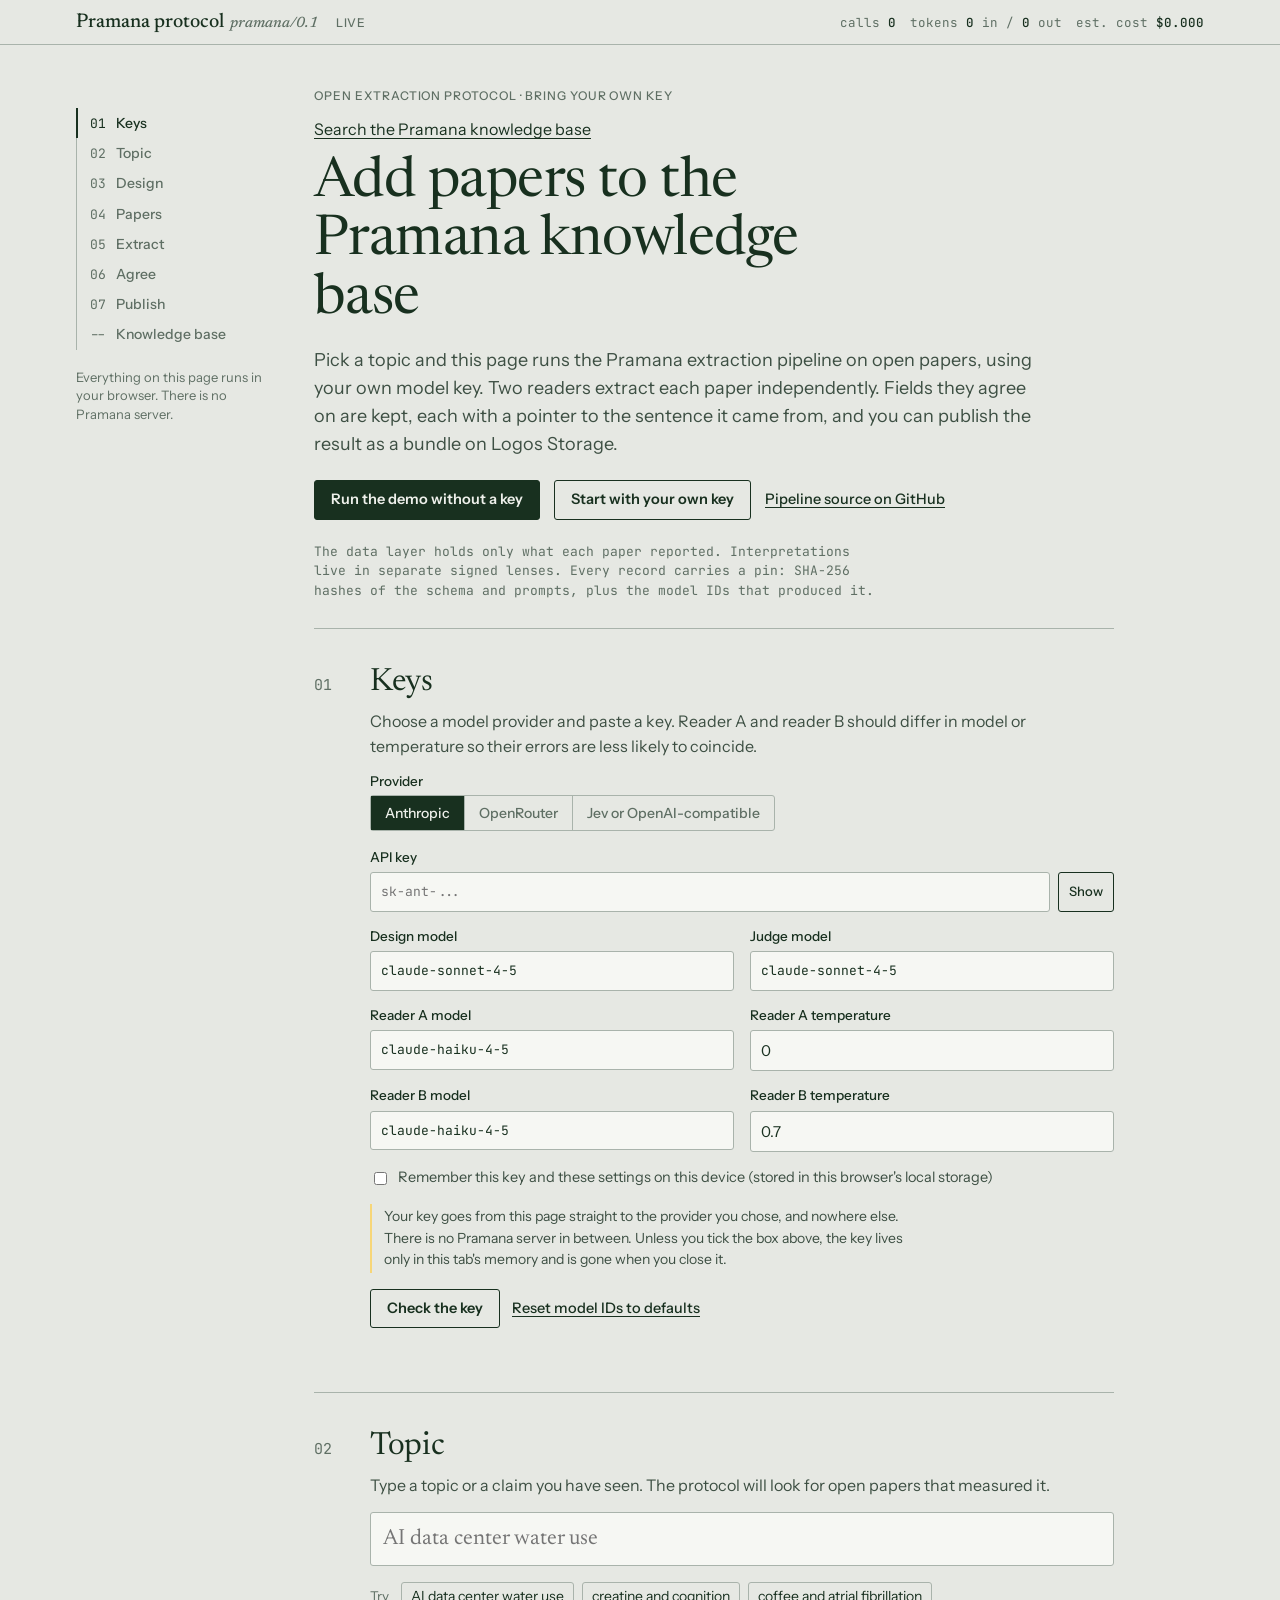
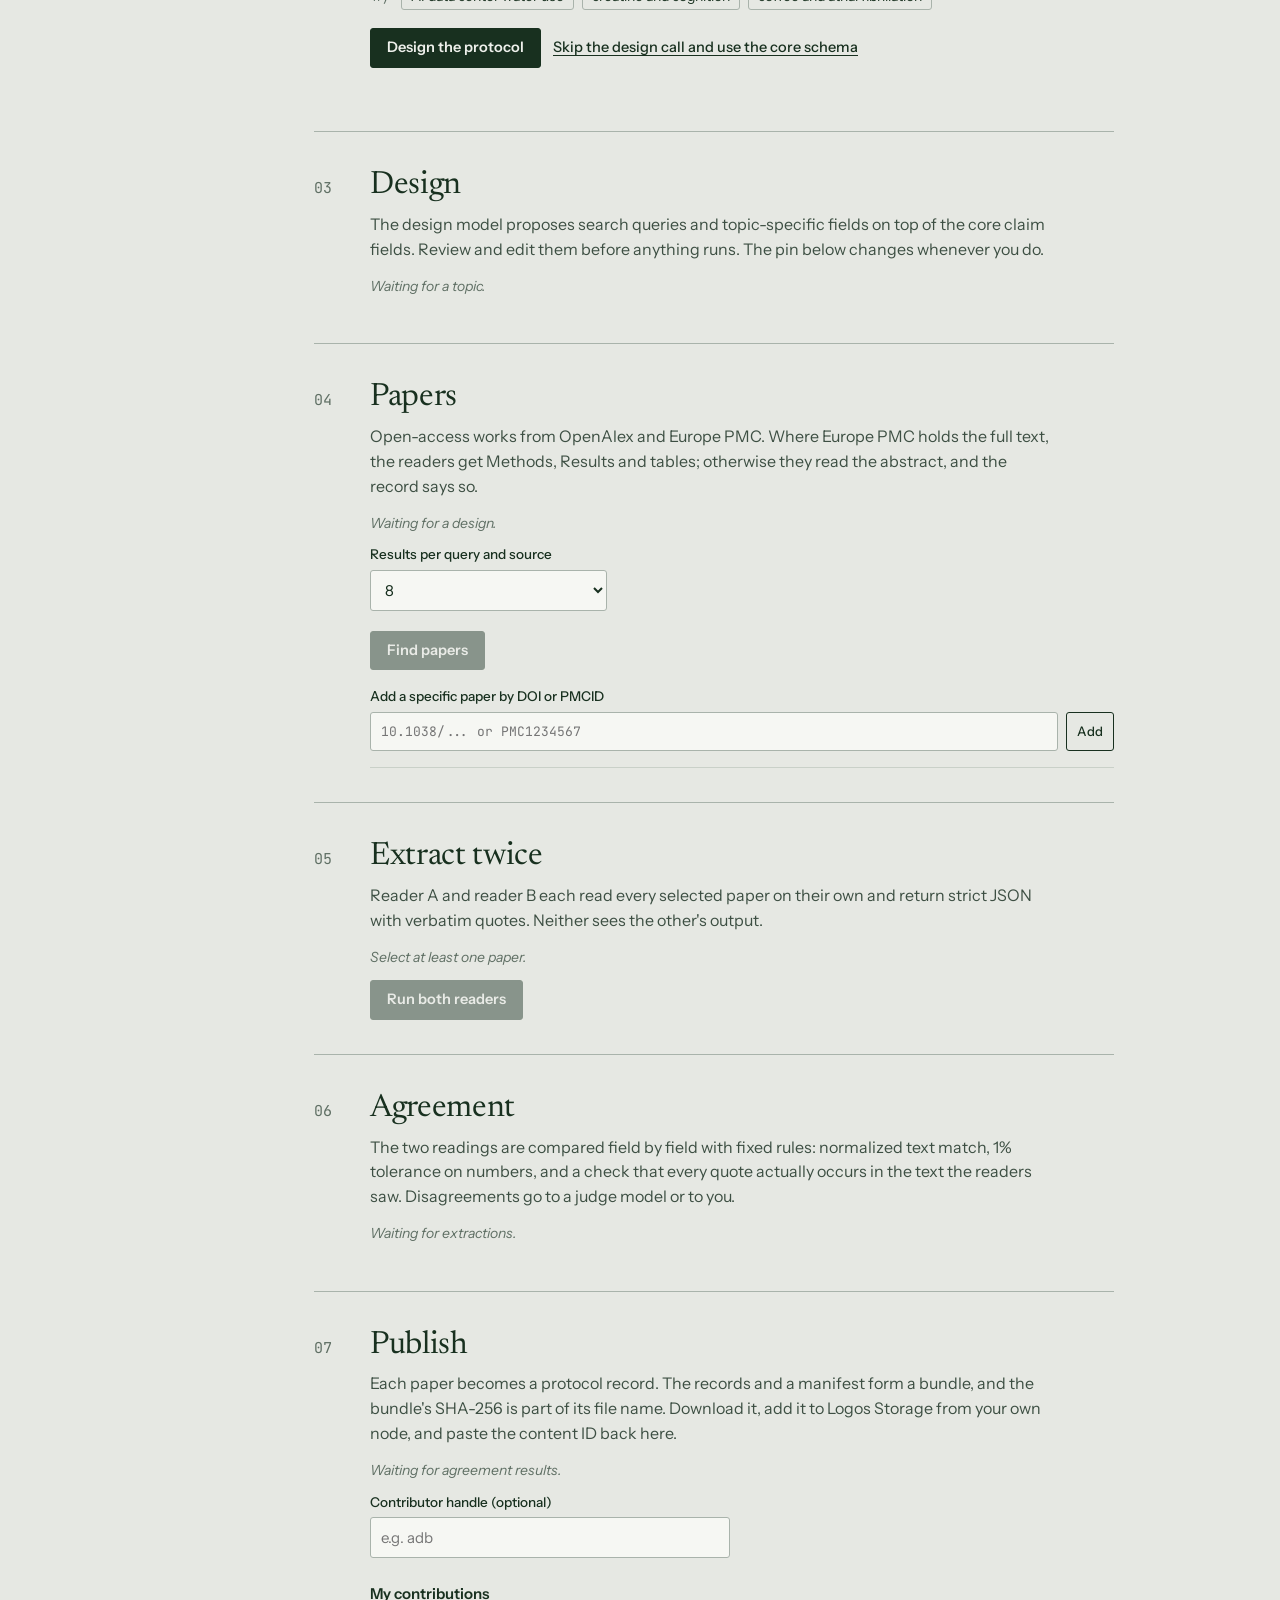
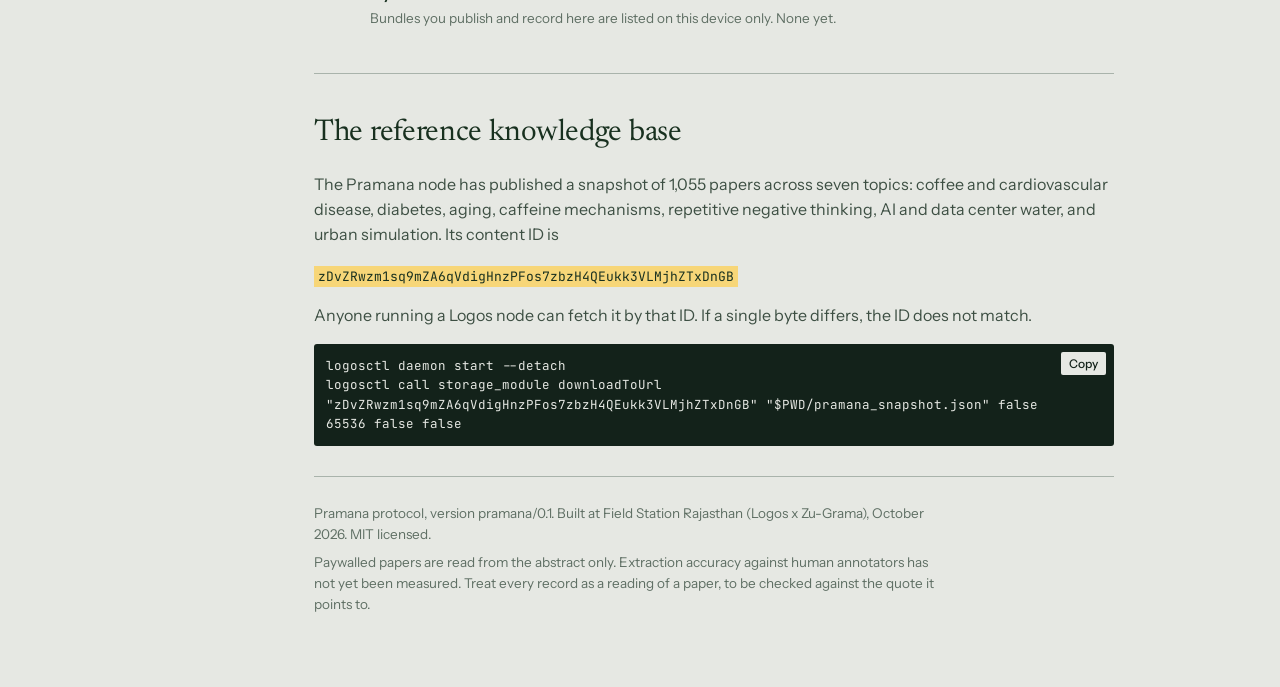
==== commit d56739ec: "Plain wording, home redesign, extraction and cost slides Co-Authored-By: Claude Opus 5.5 <noreply@an" ====
--- a/contribute/index.html
+++ b/contribute/index.html
@@ -45,7 +45,7 @@
     <section class="intro">
       <p class="kicker">Open extraction protocol &middot; bring your own key</p>
       <p style="margin:0 0 12px"><a href="../">Search the Pramana knowledge base</a></p>
-      <h1>Trace a claim back to the numbers it rests on</h1>
+      <h1>Add papers to the Pramana knowledge base</h1>
       <p class="lede">Pick a topic and this page runs the Pramana extraction pipeline on open papers, using your own model key. Two readers extract each paper independently. Fields they agree on are kept, each with a pointer to the sentence it came from, and you can publish the result as a bundle on Logos Storage.</p>
       <div class="intro-actions">
         <button class="btn" type="button" id="demoBtn">Run the demo without a key</button>
